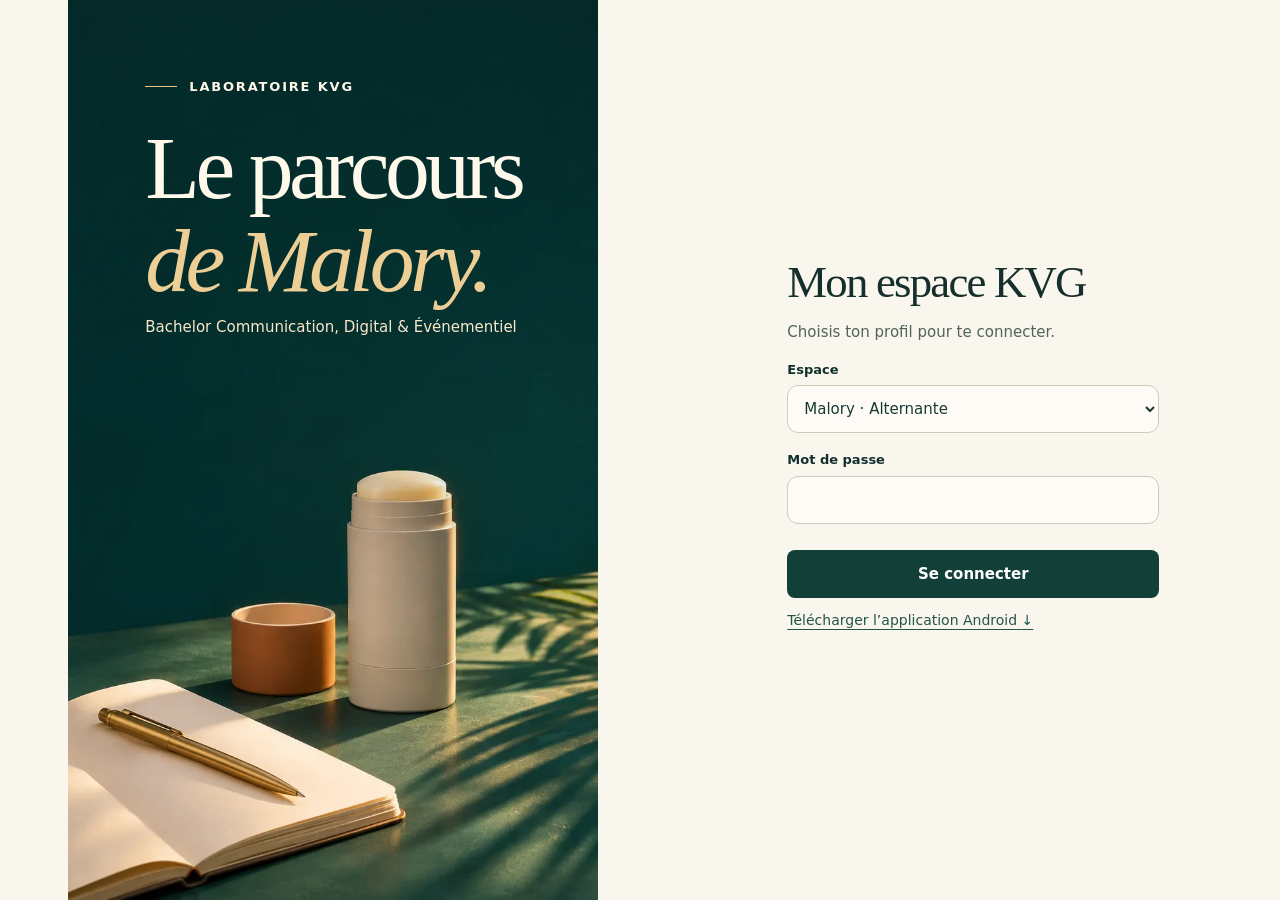
==== malory/index.html @ 2b2f57fb "Publier le site KVG Malory et son APK signé" ====
<!DOCTYPE html>
<html lang="fr">
<head>
<meta charset="UTF-8"><meta name="referrer" content="no-referrer"><meta http-equiv="Content-Security-Policy" content="default-src 'none'; style-src 'self' 'unsafe-inline'; img-src 'self' data:; script-src 'self'; connect-src 'self' https://script.google.com https://script.googleusercontent.com https://*.googleusercontent.com; base-uri 'none'; object-src 'none'; frame-src 'none'; form-action 'none'">
<meta name="viewport" content="width=device-width, initial-scale=1, viewport-fit=cover">
<meta name="theme-color" content="#0d2933">
<title>KVG · Malory · Alternance</title>
<link rel="stylesheet" href="style.css">
</head>
<body>
<div id="loading" class="loading hidden"></div>
<section id="auth" class="login"><div class="cover-pane"><div class="cover-brand">LABORATOIRE KVG</div><h1 class="cover-title">Le parcours<br><em>de Malory.</em></h1><p class="cover-sub">Bachelor Communication, Digital &amp; Événementiel</p></div><div class="login-card">
 <h2>Mon espace KVG</h2><p class="muted">Choisis ton profil pour te connecter.</p>
 <form id="loginForm"><div class="form-field"><label for="role">Espace</label><select id="role" name="role"><option value="MALORY">Malory · Alternante</option><option value="VANESSA">Vanessa · Formation</option><option value="GUILLAUME">Guillaume · Gestion des accès</option></select></div>
 <div class="form-field"><label for="pin">Mot de passe</label><input id="pin" name="pin" type="password" autocomplete="current-password" minlength="6" required></div>
 <button type="submit" class="btn full" style="margin-top:13px">Se connecter</button></form>
 <div class="msg hidden" id="loginMsg" role="status"></div>
 <a class="apk-link" href="KVG-Malory.apk" download>Télécharger l’application Android <span aria-hidden="true">↓</span></a>
 
</div></section>
<section id="accessPanel" class="login hidden" aria-labelledby="accessTitle">
 <div class="login-card access-card">
  <div class="brand"><div class="logo">KVG</div><div><strong>LABORATOIRE KVG</strong><div class="small muted">Administration Guillaume</div></div></div>
  <h1 id="accessTitle">Gestion des accès</h1>
  <p class="muted">Choisis un compte pour définir son mot de passe.</p>
  <form id="accessForm">
   <div class="form-field"><label for="accessTarget">Compte à modifier</label><select id="accessTarget" required><option value="">Choisir un compte</option><option value="MALORY">Malory</option><option value="VANESSA">Vanessa</option><option value="GUILLAUME">Guillaume (mon compte)</option></select></div>
   <div class="form-field hidden" id="currentAccessWrap"><label for="currentAccess">Mon mot de passe actuel</label><input id="currentAccess" type="password" autocomplete="current-password"></div>
   <div class="form-field"><label for="newAccess">Nouveau mot de passe</label><input id="newAccess" type="password" autocomplete="new-password" minlength="8" maxlength="72" required aria-describedby="accessHint"><small class="muted" id="accessHint">8 caractères minimum.</small></div>
   <div class="form-field"><label for="confirmAccess">Confirmer le nouveau mot de passe</label><input id="confirmAccess" type="password" autocomplete="new-password" minlength="8" maxlength="72" required></div>
   <div class="access-tools"><button type="button" class="btn sm secondary" id="generateAccess">Générer un mot de passe</button><button type="button" class="btn sm ghost" id="showAccess" aria-pressed="false">Afficher</button></div>
   <button type="submit" id="saveAccess" class="btn full" disabled>Enregistrer le mot de passe</button>
  </form>
  <p id="accessMsg" class="msg hidden" role="status" aria-live="polite"></p>
  <button hidden data-bio type="button" class="btn sm secondary" id="bioAdmin">Activer l’empreinte</button> <button type="button" id="exitAccess" class="btn sm ghost">Se déconnecter</button>
 </div>
</section>

<div id="app" class="app hidden"><header class="top"><div class="brand"><div class="logo">KVG</div><div><strong>MALORY · KVG</strong><small>Communication · Digital · Événementiel</small></div></div><div class="top-actions"><span class="small top-name" id="profileName"></span><button hidden data-bio class="btn sm" id="bioHeader" type="button">Activer l’empreinte</button><button class="btn sm" id="reload" type="button" title="Actualiser">↻</button><button class="btn sm" id="signout" type="button">Quitter</button></div></header><div class="layout"><nav id="nav" class="side" aria-label="Navigation"></nav><main id="content" class="content" tabindex="-1"></main></div></div>
<div id="modalRoot"></div><div id="toast" class="toast hidden" role="status"></div>
<script src="app.js" defer></script>
</body>
</html>
---- malory/style.css ----
:root{--dark:#0d2933;--teal:#008a7a;--teal-light:#e5f7f1;--paper:#f5f8f8;--white:#fff;--ink:#19333d;--muted:#607680;--border:#dfe9eb;--gold:#b87822;--red:#a83e4b;--shadow:0 8px 32px #14343c12}
*{box-sizing:border-box}body{margin:0;font:15px/1.48 system-ui,-apple-system,BlinkMacSystemFont,"Segoe UI",sans-serif;color:var(--ink);background:var(--paper)}h1,h2,h3,p{margin:0}h1{font-size:clamp(25px,3vw,36px);line-height:1.18;letter-spacing:-.8px}h2{font-size:18px}h3{font-size:15px}button,input,select,textarea{font:inherit}button{cursor:pointer}button:disabled,input:disabled{opacity:.6;cursor:not-allowed}.hidden{display:none!important}
button:focus-visible,input:focus-visible,select:focus-visible,textarea:focus-visible{outline:3px solid #4abcb1;outline-offset:2px}
.login{min-height:100vh;background:radial-gradient(circle at 20% 10%,#126a67,transparent 40%),linear-gradient(145deg,#0b2534,#153b43);display:grid;place-items:center;padding:20px}.login-card{width:min(420px,100%);background:white;border-radius:22px;padding:28px;box-shadow:0 20px 70px #0018}.logo{display:grid;place-items:center;width:48px;height:48px;border-radius:13px;background:#16b9a4;color:#092c34;font-weight:900;font-size:18px;letter-spacing:-1px}.brand{display:flex;gap:11px;align-items:center}.brand strong{letter-spacing:.3px}.eyebrow{font-size:11px;letter-spacing:1.3px;text-transform:uppercase;color:var(--teal);font-weight:850}.muted{color:var(--muted)}.small{font-size:12px}.login h1{margin-top:25px}.login p{margin-top:9px}.form-field{display:grid;gap:6px;margin:13px 0}.form-field label{font-size:13px;font-weight:700}.form-field input,.form-field select,.form-field textarea,.date-in{width:100%;min-width:0;border-radius:11px;border:1px solid #cbdcdd;background:#fff;padding:11px 12px;color:var(--ink)}.form-field textarea{min-height:86px;resize:vertical}.form-grid{display:grid;grid-template-columns:1fr 1fr;gap:0 12px}.btn{border:0;background:var(--teal);color:white;border-radius:11px;padding:11px 15px;font-weight:760;display:inline-flex;align-items:center;gap:7px;justify-content:center;min-height:41px}.btn:hover{filter:brightness(.95)}.btn.secondary{background:var(--teal-light);color:#087468}.btn.ghost{background:white;color:var(--ink);border:1px solid #cbdcde}.btn.danger{background:#fff0f1;color:var(--red)}.btn.sm{min-height:35px;padding:7px 11px;font-size:13px}.btn.full{width:100%}.btn+.btn{margin-left:5px}.msg{padding:12px;border-radius:11px;margin-top:13px;font-size:13px;background:#e9f7f3;color:#096857}.msg.error{background:#fff0f1;color:#a22c3a}.app{min-height:100vh}.top{height:76px;background:var(--dark);color:#fff;display:flex;align-items:center;justify-content:space-between;gap:10px;padding:12px max(18px,calc((100vw - 1200px)/2));position:sticky;top:0;z-index:20}.top .brand small{display:block;color:#b8d5d2}.top-actions{display:flex;align-items:center;gap:8px}.top .btn{background:#2a4d58;color:white}.layout{max-width:1220px;margin:auto;padding:24px 18px 60px;display:grid;grid-template-columns:218px minmax(0,1fr);gap:23px}.side{align-self:start;background:white;padding:11px;border:1px solid var(--border);border-radius:18px;position:sticky;top:98px;box-shadow:var(--shadow)}.navbutton{width:100%;border:0;background:transparent;border-radius:11px;padding:13px 12px;margin:2px 0;display:flex;gap:9px;align-items:center;color:#526c78;font-weight:720;text-align:left}.navbutton:hover{background:#f0f6f5}.navbutton.active{background:#dff6ef;color:#006c5f}.content{min-width:0}.page-head{display:flex;justify-content:space-between;align-items:center;gap:14px;margin-bottom:19px;flex-wrap:wrap}.page-head p{margin-top:6px;color:var(--muted)}.toolbar{display:flex;gap:8px;align-items:center;flex-wrap:wrap}.card{background:white;border:1px solid var(--border);border-radius:17px;padding:20px;box-shadow:0 2px 10px #142e3b09;margin-bottom:16px}.card-head{display:flex;align-items:center;justify-content:space-between;gap:12px;margin-bottom:13px;flex-wrap:wrap}.card h2{margin-bottom:7px}.statgrid{display:grid;grid-template-columns:repeat(3,minmax(0,1fr));gap:13px;margin-bottom:16px}.stat{background:white;border:1px solid var(--border);border-radius:14px;padding:17px}.stat b{display:block;font-size:28px;letter-spacing:-.8px;line-height:1.1}.stat span{display:block;color:var(--muted);font-size:12px;margin-top:7px}.stat.primary{background:#0a6962;border-color:#0a6962;color:white}.stat.primary span{color:#e0f9f1}.twocol{display:grid;grid-template-columns:1.12fr .88fr;gap:16px}.hero{background:linear-gradient(125deg,#0a5e5d,#104048);color:white;border-radius:19px;padding:23px;margin-bottom:16px}.hero h1{font-size:27px}.hero .muted{color:#c8eae6}.hero .chip{background:#ffffff2c;color:white}.chips{display:flex;flex-wrap:wrap;gap:7px;margin-top:9px}.chip{display:inline-block;border-radius:999px;background:#eef3f5;color:#596d77;padding:5px 9px;font-size:11px;font-weight:720}.chip.ok{background:#d9f4e6;color:#087449}.chip.warn{background:#fff2d9;color:#876123}.chip.blue{background:#e9effa;color:#355f9d}.chip.red{background:#ffeded;color:#a03d47}.hero .chip.ok{background:#c8f3df;color:#065d40}.presence-box{display:flex;gap:14px;align-items:center;border:2px solid #b5e7d9;border-radius:15px;padding:15px;background:#f0fbf7;margin-top:16px;color:#073f36}.presence-box input{width:27px;height:27px;accent-color:#048b75;flex:none}.presence-box label{font-size:16px;font-weight:770;cursor:pointer}.presence-box small{display:block;font-size:12px;font-weight:450;color:#58736b;margin-top:3px}.presence-box.locked{border-color:#e0e8eb;background:#f4f6f7}.presence-box.locked label{cursor:default}.shift{border:1px solid var(--border);border-radius:13px;background:#fafcfc;padding:13px;display:flex;justify-content:space-between;align-items:center;gap:12px;margin-top:9px}.shift strong{display:block}.shift .sub{font-size:12px;color:var(--muted);margin-top:3px}.day{border-top:1px solid var(--border);padding:15px 0;display:grid;grid-template-columns:145px minmax(0,1fr);gap:10px}.day:first-child{border:0;padding-top:0}.day-label strong{display:block}.day-label span{font-size:12px;color:var(--muted)}.day .shift{margin:0 0 7px}.item{padding:16px 0;border-top:1px solid var(--border)}.item:first-child{border:0;padding-top:0}.item:last-child{padding-bottom:0}.item p{font-size:13px;color:#486572;margin-top:7px;white-space:pre-wrap;overflow-wrap:anywhere}.item strong{overflow-wrap:anywhere}.item-head{display:flex;justify-content:space-between;gap:10px;align-items:flex-start;flex-wrap:wrap}.item-actions{display:flex;flex-wrap:wrap;gap:7px;margin-top:11px}.item-actions .btn+.btn{margin:0}.empty{padding:22px;text-align:center;color:var(--muted);background:#f9fcfb;border:1px dashed #d5e1e3;border-radius:12px}.notice{padding:12px 14px;background:#e7f6f1;color:#126b5e;border-radius:11px;font-size:13px;line-height:1.5}.notice.warning{background:#fff5e7;color:#7b5828}.progress{height:11px;background:#e8eef0;border-radius:50px;overflow:hidden;margin:13px 0 6px}.progress>span{display:block;height:100%;background:var(--teal);border-radius:50px}.goal-title{font-size:17px;font-weight:800}.goal-info{display:flex;justify-content:space-between;gap:8px;align-items:center;flex-wrap:wrap;margin-bottom:9px}.criteria{margin-top:10px;background:#f6faf9;border-radius:11px;padding:12px;font-size:13px;white-space:pre-wrap;overflow-wrap:anywhere}.skill{display:grid;grid-template-columns:1fr auto;gap:8px 13px;align-items:center}.skill small{display:block;color:var(--muted);margin-top:4px}.skill p{font-size:13px;color:#49606b;margin-top:7px}.skill .btn{grid-row:1/span 2;grid-column:2}.tablewrap{overflow:auto}table{border-collapse:collapse;width:100%;min-width:580px}th,td{text-align:left;padding:11px 9px;border-bottom:1px solid var(--border);font-size:13px;vertical-align:top}th{color:#607782;font-size:11px;text-transform:uppercase;letter-spacing:.6px}.modalbg{position:fixed;inset:0;background:#092333ae;z-index:60;display:grid;place-items:center;padding:15px}.modal{background:white;border-radius:18px;width:min(680px,100%);max-height:88vh;overflow:auto;padding:22px;box-shadow:0 25px 80px #0015}.modal h2{font-size:21px}.modal-actions{display:flex;justify-content:flex-end;flex-wrap:wrap;gap:8px;margin-top:19px}.modal-actions .btn+.btn{margin:0}.loading{position:fixed;top:0;left:0;right:0;height:4px;background:#11c7a9;z-index:100;animation:pulse 1s infinite alternate}@keyframes pulse{to{opacity:.3}}.toast{position:fixed;bottom:22px;right:18px;background:#0c4850;color:white;border-radius:12px;padding:13px 17px;z-index:90;box-shadow:0 8px 24px #0025;max-width:350px}.right{text-align:right}.separator{height:1px;background:var(--border);margin:18px 0}.footnote{font-size:12px;color:#6a808a;margin-top:10px}
@media(max-width:880px){.layout{display:block;padding:17px 12px 65px}.side{position:relative;top:0;display:flex;overflow:auto;gap:4px;white-space:nowrap;margin-bottom:19px;padding:6px}.navbutton{width:auto;flex:none;margin:0;padding:10px;font-size:13px}.twocol{grid-template-columns:1fr}.statgrid{grid-template-columns:repeat(2,minmax(0,1fr))}.top{height:66px;padding:10px 13px}.top .brand small{display:none}}
@media(max-width:540px){.page-head{align-items:flex-start}.card{padding:15px}.statgrid{grid-template-columns:1fr 1fr}.stat b{font-size:24px}.hero{padding:18px}.hero h1{font-size:24px}.day{grid-template-columns:1fr;gap:8px}.form-grid{grid-template-columns:1fr}.top-actions .top-name{display:none}.top .logo{width:40px;height:40px}.shift{align-items:flex-start}.skill{grid-template-columns:1fr}.skill .btn{grid-column:1;grid-row:auto;justify-self:start}.side{display:grid;grid-template-columns:repeat(3,minmax(0,1fr));gap:4px;overflow:visible;white-space:normal;padding:6px}.navbutton{display:flex;flex-direction:column;align-items:center;text-align:center;justify-content:center;font-size:11px;line-height:1.15;min-height:56px;padding:6px 3px;gap:3px}.navbutton span{font-size:17px}}

.pc-section{margin:20px 0}.pc-goals,.pc-two{display:grid;grid-template-columns:repeat(2,minmax(0,1fr));gap:15px}.pc-goals>.card{margin:0;overflow-wrap:anywhere}.pc-count{display:inline-grid;place-items:center;min-width:1.6em;border-radius:20px;color:#145c56;background:#e6f5ef;font-size:13px}.pc-repere,.pc-next{padding:13px 15px;border-left:3px solid #329282;background:#f0f7f4;margin-top:12px;border-radius:0 9px 9px 0}.pc-repere progress{width:100%;height:7px;accent-color:#168674;display:block;margin:7px 0}.pc-next strong,.pc-next small,.pc-number span,.pc-date{display:block}.pc-spot{border-top:3px solid #389582}.pc-facts{display:flex;flex-wrap:wrap;gap:4px 18px;margin:7px 0;font-size:13px}.pc-facts b{color:#115d57}.pc-numbers{display:grid;grid-template-columns:repeat(4,minmax(0,1fr));gap:8px;margin:16px 0}.pc-number{background:#edf6f2;border-radius:10px;padding:12px}.pc-number strong{font-size:22px;font-variant-numeric:tabular-nums}.pc-number span,.pc-month,.pc-date+small{font-size:12px;color:#48635f}.pc-month input{display:block;max-width:100%;border:1px solid var(--border);border-radius:8px;padding:6px;color:var(--ink);background:#fff}.pc-bar{display:grid;grid-template-columns:minmax(90px,1fr) 1fr 3ch;gap:8px;align-items:center;font-size:12px;margin:6px 0}.pc-bar>i{height:7px;background:#e7f0ed;border-radius:5px;overflow:hidden}.pc-bar>i>i{display:block;height:100%;background:#338d80}.pc-bar b{text-align:right}.pc-line{display:flex;align-items:baseline;justify-content:space-between;flex-wrap:wrap;gap:8px;border-bottom:1px solid var(--border);padding:7px 0;font-size:13px}.pc-date{font-size:18px}.card details{margin-top:14px}.card summary{cursor:pointer;color:#086659}.pc-plan{border:1px solid #bfdbd3;border-radius:12px;padding:12px 14px;margin:14px 0}.pc-plan legend{padding:0 6px;font-weight:700;color:#13675c}.pc-plan label{display:block;font-size:13px;font-weight:600;margin:5px 0}.pc-plan input,.pc-plan select{display:block;width:100%;min-width:0;padding:9px;border:1px solid var(--border);border-radius:8px;background:white;color:var(--ink)}.pc-plan [hidden]{display:none}#planError{color:var(--red);margin-top:8px}.pc-two>*{min-width:0}@media(max-width:700px){.pc-goals,.pc-two{grid-template-columns:1fr}.pc-numbers{grid-template-columns:1fr 1fr}.pc-spot .card-head{flex-wrap:wrap}.pc-month{max-width:100%}.pc-plan .form-grid{grid-template-columns:1fr}}
.access-card{width:min(480px,100%)}.access-tools{display:flex;flex-wrap:wrap;gap:8px;margin:12px 0}.access-card #exitAccess{margin-top:14px}.access-card .msg{overflow-wrap:anywhere}.access-card form{margin-top:16px}
#auth.login{display:grid;grid-template-columns:minmax(290px,1fr) minmax(330px,.92fr);background:#f9f6ed;padding:0;min-height:100svh;color:#132f2d}
#auth.hidden{display:none}.cover-pane{position:relative;background:#0a3935 url("couverture.webp") center 65%/cover no-repeat;min-height:100svh;color:#fff8e9;padding:clamp(30px,6vw,100px);display:flex;flex-direction:column;align-items:flex-start;justify-content:flex-start}
.cover-pane:before{content:"";position:absolute;inset:0;background:linear-gradient(180deg,#06252266,transparent 68%);pointer-events:none}.cover-pane>*{position:relative}
.cover-brand{font-size:13px;letter-spacing:.14em;font-weight:750;display:flex;align-items:center;gap:12px}.cover-brand:before{content:"";width:32px;height:1px;background:#efc901;background:#e6c484}
.cover-title{font-family:Georgia,serif;font-weight:400;letter-spacing:-.05em;line-height:1.04;font-size:clamp(55px,7vw,106px);margin:clamp(52px,8vh,110px) 0 0;color:#fff9ec}.cover-title em{color:#edce95;font-weight:400}.cover-sub{font-size:15px;margin-top:18px;color:#f7e8ca}
#auth .login-card{justify-self:center;width:min(420px,100%);background:transparent;box-shadow:none;border:0;padding:clamp(22px,4vw,50px) 24px}
#auth .login-card h2{font-family:Georgia,serif;font-size:clamp(32px,3.5vw,48px);font-weight:400;line-height:1.1;letter-spacing:-.04em;margin:0 0 14px;color:#152f2c}
#auth .form-field{margin-top:17px}#auth .login-card select,#auth .login-card input{background:#fffcf7;border:1px solid #cfcbbb;color:#183a35;min-height:48px}
#auth .btn.full{border:0;border-radius:8px;background:#123f37;color:white;min-height:48px}
#auth .login-card .muted{color:#51645c}
#bioHeader[hidden],#bioAdmin[hidden]{display:none}
@media(max-width:740px){#auth.login{grid-template-columns:1fr;align-content:start}.cover-pane{min-height:250px;padding:24px 25px;background-position:50% 68%}.cover-title{margin:33px 0 0;font-size:54px}.cover-sub{margin:8px 0 0;font-size:13px}.cover-brand{font-size:11px}#auth .login-card{padding:24px 25px 38px;width:min(510px,100%)}#auth .login-card h2{font-size:31px}.top-actions{gap:5px;flex-wrap:wrap;}#bioHeader{font-size:11px;padding:6px}.cover-pane:before{background:linear-gradient(90deg,#082b26df,#082b2600)}}
@media(prefers-reduced-motion:reduce){*{scroll-behavior:auto!important;animation-duration:.01ms!important}}

.apk-link{display:inline-block;padding:12px 0;color:#225448;text-decoration:underline;text-underline-offset:4px;font-size:14px}.app-native .apk-link{display:none}
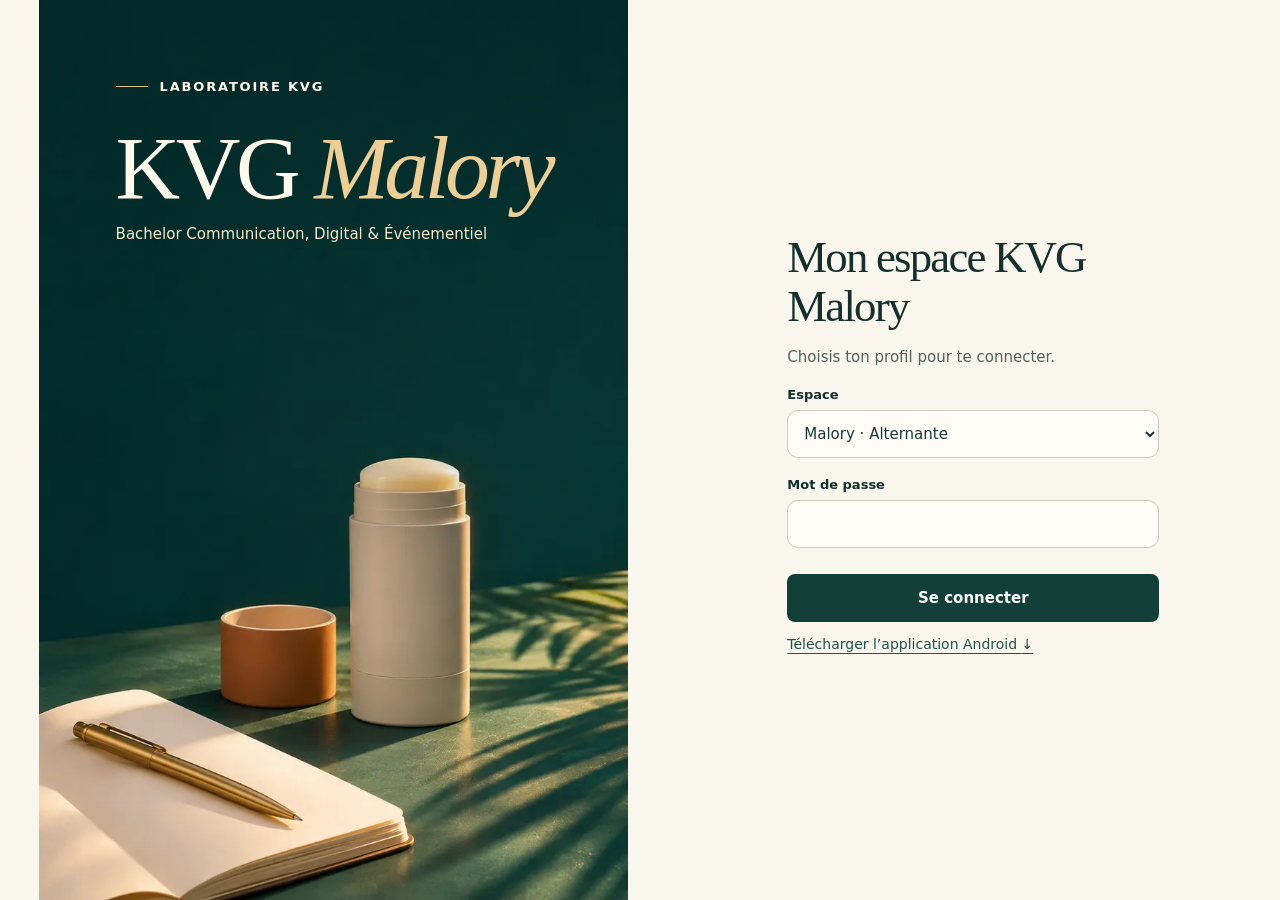
==== commit 36a81f9a: "Nommer le portail KVG Malory et publier son adresse MaloryKVGStat" ====
--- a/malory/index.html
+++ b/malory/index.html
@@ -4,14 +4,15 @@
 <meta charset="UTF-8"><meta name="referrer" content="no-referrer"><meta http-equiv="Content-Security-Policy" content="default-src 'none'; style-src 'self' 'unsafe-inline'; img-src 'self' data:; script-src 'self'; connect-src 'self' https://script.google.com https://script.googleusercontent.com https://*.googleusercontent.com; base-uri 'none'; object-src 'none'; frame-src 'none'; form-action 'none'">
 <meta name="viewport" content="width=device-width, initial-scale=1, viewport-fit=cover">
 <meta name="theme-color" content="#0d2933">
-<title>KVG · Malory · Alternance</title>
-<link rel="stylesheet" href="style.css">
+<title>KVG Malory</title>
+<meta name="application-name" content="KVG Malory">
+<link rel="stylesheet" href="style.css?v=4">
 </head>
 <body>
 <div id="loading" class="loading hidden"></div>
-<section id="auth" class="login"><div class="cover-pane"><div class="cover-brand">LABORATOIRE KVG</div><h1 class="cover-title">Le parcours<br><em>de Malory.</em></h1><p class="cover-sub">Bachelor Communication, Digital &amp; Événementiel</p></div><div class="login-card">
- <h2>Mon espace KVG</h2><p class="muted">Choisis ton profil pour te connecter.</p>
- <form id="loginForm"><div class="form-field"><label for="role">Espace</label><select id="role" name="role"><option value="MALORY">Malory · Alternante</option><option value="VANESSA">Vanessa · Formation</option><option value="GUILLAUME">Guillaume · Gestion des accès</option></select></div>
+<section id="auth" class="login"><div class="cover-pane"><div class="cover-brand">LABORATOIRE KVG</div><h1 class="cover-title">KVG <em>Malory</em></h1><p class="cover-sub">Bachelor Communication, Digital &amp; Événementiel</p></div><div class="login-card">
+ <h2>Mon espace KVG Malory</h2><p class="muted">Choisis ton profil pour te connecter.</p>
+ <form id="loginForm"><div class="form-field"><label for="role">Espace</label><select id="role" name="role"><option value="MALORY">Malory · Alternante</option><option value="VANESSA">Vanessa · Formation</option><option value="GUILLAUME">Administration · Évaluation et accès</option></select></div>
  <div class="form-field"><label for="pin">Mot de passe</label><input id="pin" name="pin" type="password" autocomplete="current-password" minlength="6" required></div>
  <button type="submit" class="btn full" style="margin-top:13px">Se connecter</button></form>
  <div class="msg hidden" id="loginMsg" role="status"></div>
@@ -20,11 +21,11 @@
 </div></section>
 <section id="accessPanel" class="login hidden" aria-labelledby="accessTitle">
  <div class="login-card access-card">
-  <div class="brand"><div class="logo">KVG</div><div><strong>LABORATOIRE KVG</strong><div class="small muted">Administration Guillaume</div></div></div>
-  <h1 id="accessTitle">Gestion des accès</h1>
+  <div class="brand"><div class="logo">KVG</div><div><strong>LABORATOIRE KVG</strong><div class="small muted">Administration</div></div></div>
+  <h1 id="accessTitle">Administration</h1><section class="dk-gael"><h2>Compétences de Malory</h2><button type="button" class="btn secondary" id="notesGael">Évaluer sur 100</button></section><section class="dk-gael"><h2>Compte vendeuse</h2><button type="button" class="btn secondary" id="lierVendeuse">Relier le compte KVG Vendeuse</button></section><h2>Gestion des accès</h2>
   <p class="muted">Choisis un compte pour définir son mot de passe.</p>
   <form id="accessForm">
-   <div class="form-field"><label for="accessTarget">Compte à modifier</label><select id="accessTarget" required><option value="">Choisir un compte</option><option value="MALORY">Malory</option><option value="VANESSA">Vanessa</option><option value="GUILLAUME">Guillaume (mon compte)</option></select></div>
+   <div class="form-field"><label for="accessTarget">Compte à modifier</label><select id="accessTarget" required><option value="">Choisir un compte</option><option value="MALORY">Malory</option><option value="VANESSA">Vanessa</option><option value="GUILLAUME">Administration (mon compte)</option></select></div>
    <div class="form-field hidden" id="currentAccessWrap"><label for="currentAccess">Mon mot de passe actuel</label><input id="currentAccess" type="password" autocomplete="current-password"></div>
    <div class="form-field"><label for="newAccess">Nouveau mot de passe</label><input id="newAccess" type="password" autocomplete="new-password" minlength="8" maxlength="72" required aria-describedby="accessHint"><small class="muted" id="accessHint">8 caractères minimum.</small></div>
    <div class="form-field"><label for="confirmAccess">Confirmer le nouveau mot de passe</label><input id="confirmAccess" type="password" autocomplete="new-password" minlength="8" maxlength="72" required></div>
@@ -36,8 +37,8 @@
  </div>
 </section>
 
-<div id="app" class="app hidden"><header class="top"><div class="brand"><div class="logo">KVG</div><div><strong>MALORY · KVG</strong><small>Communication · Digital · Événementiel</small></div></div><div class="top-actions"><span class="small top-name" id="profileName"></span><button hidden data-bio class="btn sm" id="bioHeader" type="button">Activer l’empreinte</button><button class="btn sm" id="reload" type="button" title="Actualiser">↻</button><button class="btn sm" id="signout" type="button">Quitter</button></div></header><div class="layout"><nav id="nav" class="side" aria-label="Navigation"></nav><main id="content" class="content" tabindex="-1"></main></div></div>
+<div id="app" class="app hidden"><header class="top"><div class="brand"><div class="logo">KVG</div><div><strong>KVG MALORY</strong><small>Communication · Digital · Événementiel</small></div></div><div class="top-actions"><span class="small top-name" id="profileName"></span><button hidden data-bio class="btn sm" id="bioHeader" type="button">Activer l’empreinte</button><button class="btn sm" id="reload" type="button" title="Actualiser">↻</button><button class="btn sm" id="signout" type="button">Quitter</button></div></header><div class="layout"><nav id="nav" class="side" aria-label="Navigation"></nav><main id="content" class="content" tabindex="-1"></main></div></div>
 <div id="modalRoot"></div><div id="toast" class="toast hidden" role="status"></div>
-<script src="app.js" defer></script>
+<script src="app.js?v=4" defer></script>
 </body>
 </html>
--- a/malory/style.css
+++ b/malory/style.css
@@ -23,3 +23,12 @@
 @media(prefers-reduced-motion:reduce){*{scroll-behavior:auto!important;animation-duration:.01ms!important}}
 
 .apk-link{display:inline-block;padding:12px 0;color:#225448;text-decoration:underline;text-underline-offset:4px;font-size:14px}.app-native .apk-link{display:none}
+
+.q-grid,.q-stats{display:grid;gap:10px;margin-top:14px;grid-template-columns:repeat(4,minmax(0,1fr))}.q-stats{grid-template-columns:repeat(auto-fit,minmax(110px,1fr))}.q-tab{cursor:pointer;text-align:left;border:1px solid #c5d9d5;border-radius:12px;background:#fff;color:#163f40;padding:13px;display:grid;gap:4px;font:inherit}.q-tab[aria-pressed=true]{background:#075c55;color:white;border-color:#075c55}.q-tab span,.q-tab small{font-size:.84rem}.q-tab:focus-visible,.q-details summary:focus-visible{outline:3px solid #d19a41;outline-offset:2px}.day-label .q-hours{display:inline-block;width:fit-content;border-radius:8px;background:#e1f3ed;padding:3px 9px;color:#075c55;font-size:14px}.q-note{white-space:pre-wrap;overflow-wrap:anywhere;margin:10px 0}.q-details summary,.q-routine summary{cursor:pointer;font-weight:700}.q-routine{padding:12px 0;border-top:1px solid #d4e4df}.q-routine small{color:var(--muted);font-weight:400}.q-routine input{width:auto;height:auto}.card-head select#taskFilter{width:auto;max-width:100%}.pc-plan label{display:grid;gap:4px}.pc-plan select{max-width:100%}@media(max-width:680px){.q-grid,.q-stats{grid-template-columns:repeat(2,minmax(0,1fr))}.q-tab{padding:10px}.q-tab small{font-size:.75rem}.card-head{flex-wrap:wrap}}
+
+.dk-hero{background:linear-gradient(105deg,#103e38 10%,#145048 65%,#286655);color:#fcf4de;border-radius:22px;overflow:hidden;position:relative;margin-bottom:16px}.dk-hero-copy{position:relative;padding:clamp(24px,5vw,50px);max-width:650px}.dk-kicker{font-size:11px;letter-spacing:.13em;font-weight:800;color:#387168;margin:0 0 9px}.dk-hero .dk-kicker{color:#c4e7cc}.dk-hero h1{font:normal clamp(34px,5.2vw,60px)/1.03 Georgia,serif;letter-spacing:-.045em;color:#fff6da;margin:8px 0 12px}.dk-hero p{color:#eef5ea;font-size:16px;max-width:360px}.dk-track{margin-top:22px;display:grid;gap:5px;max-width:230px;font-size:12px}.dk-track progress,.dk-record progress{width:100%;height:9px;accent-color:#e1b966}.dk-home-grid,.dk-cycles{display:grid;grid-template-columns:repeat(2,minmax(0,1fr));gap:14px}.dk-next h2,.dk-record h2,.dk-detail>h2{font:normal clamp(25px,3vw,34px)/1.1 Georgia,serif;color:#24453c;letter-spacing:-.025em}.dk-next p,.dk-record p{margin-top:8px}.card.dk-record{background:#fbf5df;border-color:#e5d7a7}.dk-record small,.dk-line small,.dk-stat small{display:block;color:#546962;font-size:12px;margin-top:4px}.dk-record progress{accent-color:#9a691c;max-width:260px}.dk-stats{display:grid;grid-template-columns:repeat(auto-fit,minmax(110px,1fr));gap:12px;margin:14px 0}.dk-stat{background:#f2f7f4;border-radius:11px;padding:12px}.dk-stat strong{display:block;color:#07584c;font-size:25px;line-height:1.1}.dk-stat span{display:block;font-weight:650;font-size:13px;margin-top:5px}.dk-amount{color:#085f51;font-size:20px}.dk-line,.dk-cycle-head{display:flex;align-items:center;justify-content:space-between;gap:10px}.dk-line{padding:10px 0;border-bottom:1px solid #e0e9e3}.dk-line b{white-space:nowrap}.dk-info{margin-top:12px}.dk-info summary{color:#216658;font-weight:700;cursor:pointer}.dk-tabs{display:flex;flex-wrap:wrap;gap:6px;margin:8px 0 16px}.dk-tabs button,.dk-step{background:#fff;color:#24483f;border:1px solid #cbdcd0;border-radius:10px;padding:9px 12px;font:inherit;cursor:pointer}.dk-tabs button[aria-pressed=true]{background:#155a4d;color:white;border-color:#155a4d}.dk-detail{border-left:5px solid #b78e49}.dk-detail h3,.dk-charts h3{margin:18px 0 6px}.dk-detail li{margin:6px 0}.dk-detail ol{padding-left:22px}.dk-gain{margin:12px 0;padding:12px;border-radius:9px;background:#f7f3e5;color:#604b20}.dk-cycle{border:1px solid #d2e2db;background:#fff;border-radius:16px;padding:15px;min-width:0}.dk-cycle-head{margin:0 0 10px}.dk-cycle-head h3{font-size:16px;color:#174e43}.dk-cycle-head>span{font-size:11px;color:#58695c}.dk-step{display:flex;align-items:center;width:100%;gap:10px;margin:6px 0;text-align:left}.dk-step.selected{background:#e9f4ef;border-color:#458775}.dk-step i{font-style:normal;background:#edf3e8;border-radius:50%;width:30px;height:30px;display:grid;place-items:center;flex:none}.dk-step span{flex:1}.dk-step small,.dk-step b{display:block}.dk-step small,.dk-step em{font-size:11px;font-style:normal}.dk-legend{display:flex;gap:14px;flex-wrap:wrap}.dk-legend span{display:flex;align-items:center;gap:5px;font-size:13px}.dk-legend i{width:9px;height:9px;border-radius:100%}.dk-charts svg{display:block;width:100%;max-height:220px}.dk-charts text{font:11px sans-serif;fill:#40584e}.dk-gael{margin:12px 0 20px;padding:14px;border-radius:12px;background:#eaf3ef}.dk-gael h2{font-size:19px}.dk-gael .btn{margin-top:7px}.dk-hero .dk-track span{color:#eef9df}@media(max-width:680px){.dk-home-grid,.dk-cycles{grid-template-columns:1fr}.dk-home-grid{gap:0}.dk-hero-copy{padding:23px}.dk-stats{grid-template-columns:repeat(2,minmax(0,1fr))}.dk-stat strong{font-size:21px}.dk-cycle-head{align-items:flex-start}.dk-step em{max-width:72px}.dk-charts text{font-size:13px}}
+
+.dk-hero{background:linear-gradient(90deg,#073e34 0%,#0a453bf2 48%,#103c3055 88%),url("couverture.webp") 87% 58%/cover no-repeat}
+
+.vh-hero{min-height:0;padding:clamp(1.6rem,5vw,4rem);margin-bottom:1rem}.vh-hero .dk-hero-copy{max-width:47rem}.vh-hero h1{font-size:clamp(2.4rem,5.8vw,4.6rem);line-height:1.03}.vh-hero-foot,.vh-bilan{display:flex;align-items:center;flex-wrap:wrap;gap:.7rem 1.2rem}.vh-hero-foot{margin-top:1.3rem}.vh-prize{color:#fff3cf}.vh-prize b{display:block;font-size:1.7rem;line-height:1.15}.vh-chip,.vh-stepgain{color:#714a12;background:#fbf1d8;padding:.3rem .65rem;border-radius:1rem;font-size:.9rem;white-space:nowrap}.vh-primes{display:grid;grid-template-columns:repeat(3,minmax(0,1fr));gap:.75rem}.vh-primes button{display:grid;gap:.35rem;align-content:start;text-align:left;border:1px solid #c8dcd4;border-radius:.8rem;background:#f4f9f6;color:#143e36;padding:1rem;cursor:pointer;font:inherit}.vh-primes button:hover,.vh-primes button:focus-visible{background:#e6f3ed;border-color:#167668}.vh-primes strong{font-size:1.5rem;color:#805614}.vh-primes small,.vh-primes span,.vh-meta{color:#47685d;font-size:.82rem}.vh-meta{font-weight:700;letter-spacing:.06em}.vh-two{display:grid;grid-template-columns:1fr 1fr;gap:.6rem}.vh-level progress{width:100%;accent-color:#9d722a;margin:.8rem 0 .4rem}.vh-level small{display:block;color:#526963}.vh-bilan{margin-top:1rem}.vh-bilan span{display:flex;gap:.4rem;align-items:baseline;flex-wrap:wrap}.vh-notice{padding:.7rem 1rem;background:#edf6f2;border-left:3px solid #679c8a}.vh-ledger{margin-top:1rem}.vh-ledger caption{text-align:left;font-weight:700;padding:.6rem 0}.vh-ledger th{white-space:normal}.vh-ledger th,.vh-ledger td{padding:.6rem .4rem}.vh-ledger td:nth-child(5),.vh-ledger td:last-child{color:#086252;font-weight:700}.vh-weektotal{display:flex;align-items:center;justify-content:space-between;gap:1rem;padding-bottom:.85rem}.vh-weektotal small,.vh-day small{display:block}.vh-weektotal strong{font-size:2rem;color:#06645c}.vh-day{border-top:1px solid #dbe8e3}.vh-day summary,.vh-fixed{display:grid;grid-template-columns:minmax(7rem,1fr) minmax(5rem,2fr) minmax(4rem,auto) 1rem;align-items:center;gap:.65rem;padding:.7rem .2rem}.vh-day summary{list-style:none;cursor:pointer}.vh-day summary::-webkit-details-marker{display:none}.vh-day summary:after{content:'+';font-size:1.2rem;color:#146b5e}.vh-day[open]>summary:after{content:'−'}.vh-day small{font-weight:500;font-size:.75rem;color:#146b5e}.vh-day b{justify-self:end}.vh-slots{padding:0 .4rem .7rem}.vh-stepgain{display:inline-block;font-style:normal;margin:.25rem 0}.vh-week .small{margin:.6rem 0 0}.vh-bilan b{color:#174a40}.dk-step span>small,.dk-step span>b{display:block}
+@media(max-width:720px){.vh-primes{grid-template-columns:1fr}.vh-primes button{grid-template-columns:1fr auto;align-items:center}.vh-primes small,.vh-primes span{grid-column:1/-1}.vh-primes strong{font-size:1.1rem}.vh-day summary,.vh-fixed{grid-template-columns:minmax(4.2rem,1fr) minmax(4rem,1.2fr) auto .6rem;gap:.35rem;font-size:.88rem}.vh-weektotal p{max-width:12rem}.vh-ledger table,.vh-ledger tbody{display:block}.vh-ledger table{min-width:0;width:100%}.vh-ledger thead{position:absolute;clip-path:inset(100%);width:1px;height:1px;overflow:hidden}.vh-ledger tr{display:grid;grid-template-columns:repeat(3,minmax(0,1fr));gap:.45rem;background:#f1f7f4;border-radius:.8rem;margin:.5rem 0;padding:.75rem}.vh-ledger tbody td{padding:0;border:0;overflow-wrap:anywhere;font-size:.93rem;min-width:0}.vh-ledger td:before{content:attr(data-label);display:block;font-size:.7rem;color:#4d6962}.vh-ledger caption{display:block}.vh-prize b{font-size:1.45rem}}
